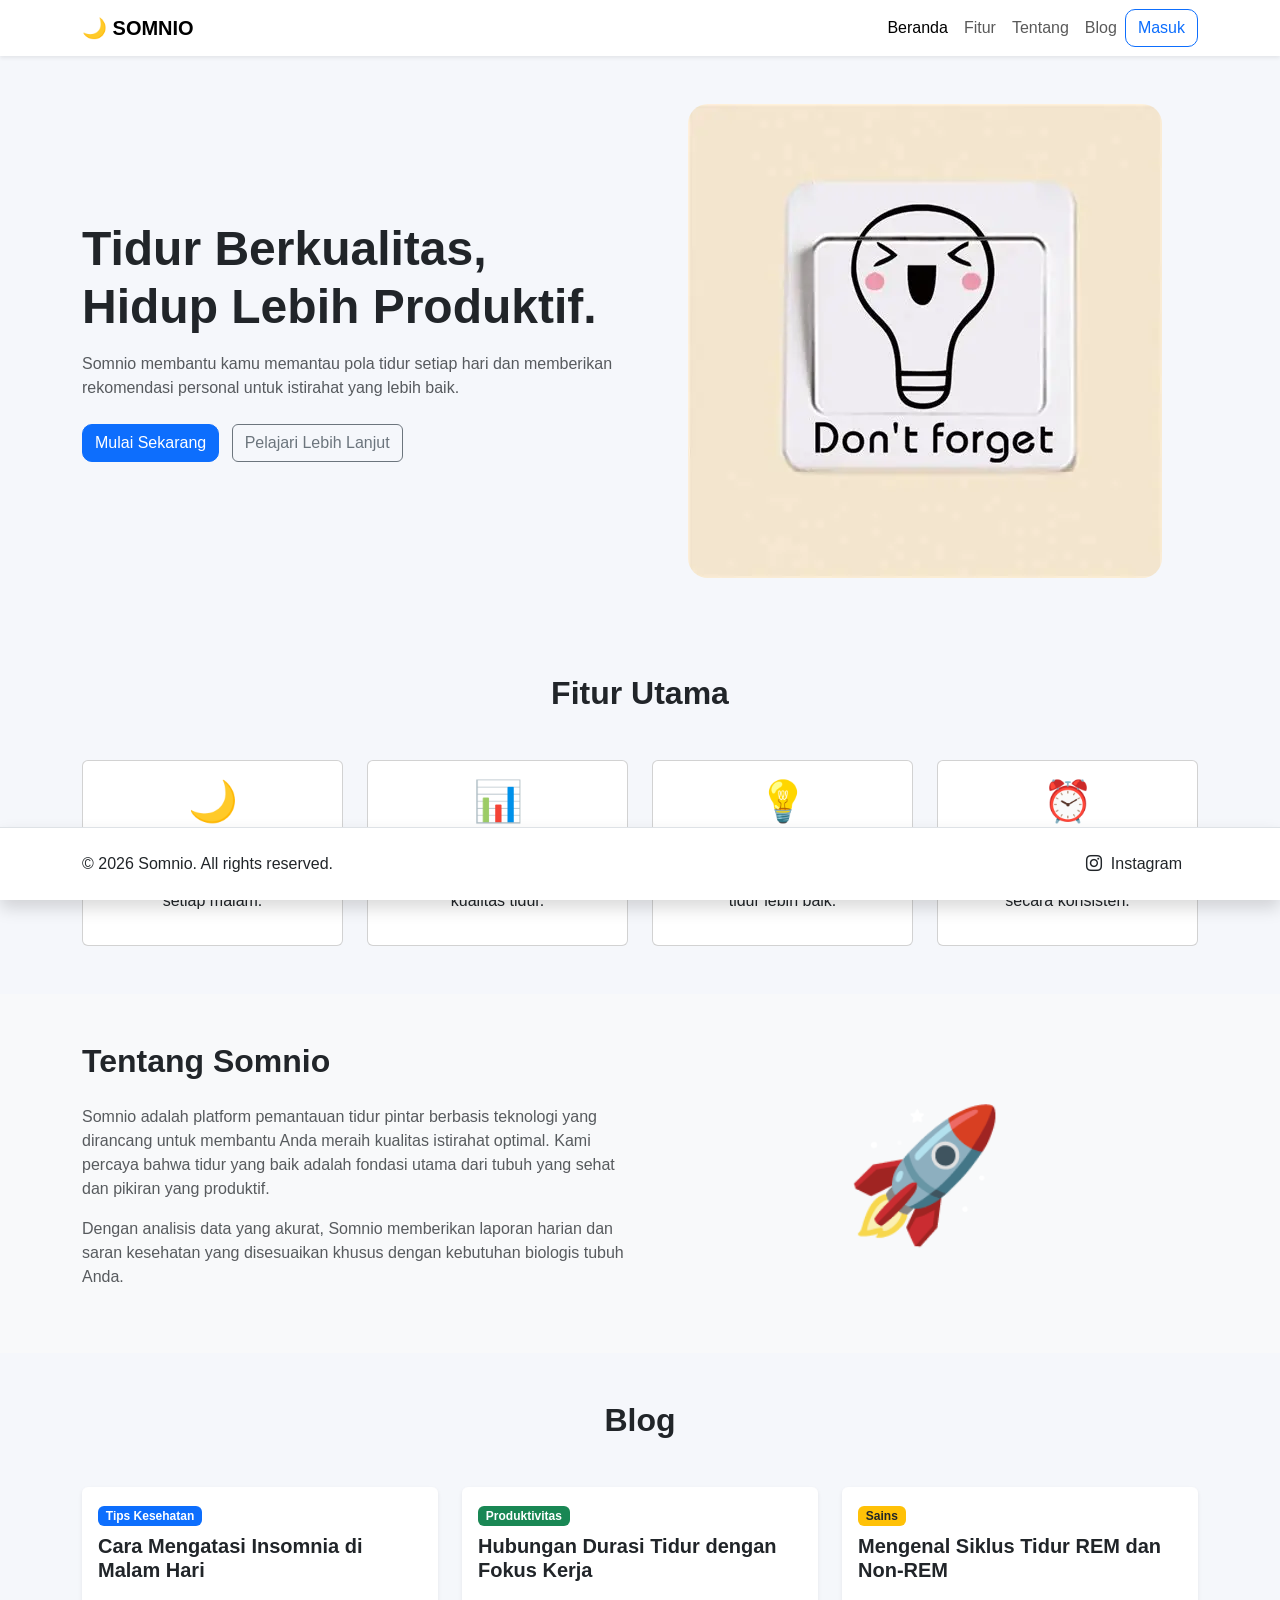
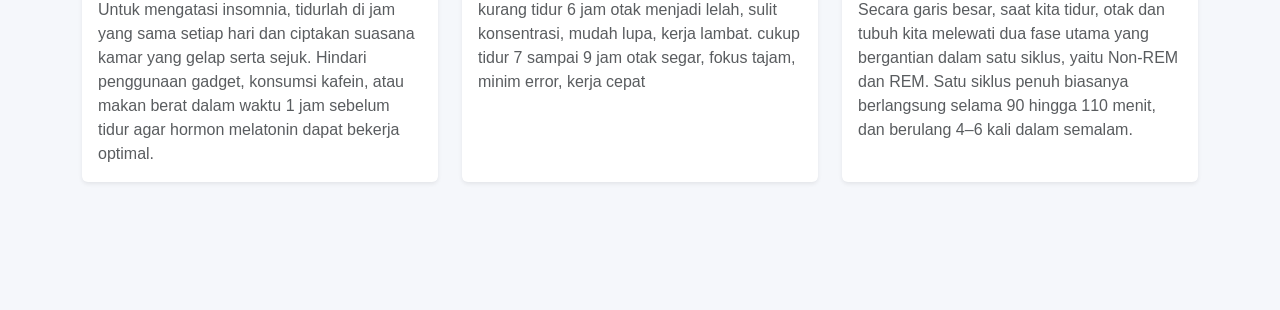
==== index.html @ 89a2af99 "first commit" ====
<!DOCTYPE html>
<html lang="id">

<head>
    <meta charset="UTF-8">
    <meta name="viewport" content="width=device-width, initial-scale=1.0">

    <title>Somnio - Smart Sleep Monitoring Platform</title>

    <link href="https://cdn.jsdelivr.net/npm/bootstrap@5.3.3/dist/css/bootstrap.min.css" rel="stylesheet">
    <link rel="stylesheet" href="https://cdn.jsdelivr.net/npm/bootstrap-icons@1.11.3/font/bootstrap-icons.min.css">
    <link rel="stylesheet" href="css/style.css">
    
    
    <style>
        html {
            scroll-behavior: smooth;
        }
        body {
            padding-bottom: 80px; 
        }
    </style>
</head>

<body>

    <nav class="navbar navbar-expand-lg navbar-light bg-white shadow-sm sticky-top">
        <div class="container">
            <a class="navbar-brand fw-bold" href="#">
                🌙 SOMNIO
            </a>

            <button class="navbar-toggler" type="button" data-bs-toggle="collapse" data-bs-target="#navbarSomnio">
                <span class="navbar-toggler-icon"></span>
            </button>

            <div class="collapse navbar-collapse" id="navbarSomnio">
                <ul class="navbar-nav ms-auto">
                    <li class="nav-item">
                        <a class="nav-link active" href="#">Beranda</a>
                    </li>
                    <li class="nav-item">
                        <a class="nav-link" href="#fitur">Fitur</a>
                    </li>
                    <li class="nav-item">
                        <a class="nav-link" href="#tentang">Tentang</a>
                    </li>
                    <li class="nav-item">
                        <a class="nav-link" href="#blog">Blog</a>
                    </li>
                </ul>

                <a href="login.html" class="btn btn-outline-primary">
                    Masuk
                </a>
            </div>
        </div>
    </nav>

    <section class="container py-5">
        <div class="row align-items-center">
            <div class="col-lg-6">
                <h1 class="fw-bold display-5">
                    Tidur Berkualitas,<br>Hidup Lebih Produktif.
                </h1>
                <p class="text-muted mt-3">
                    Somnio membantu kamu memantau pola tidur setiap hari dan memberikan rekomendasi personal untuk istirahat yang lebih baik.
                </p>
                <div class="mt-4">
                    <a href="login.html" class="btn btn-primary me-2">
                        Mulai Sekarang
                    </a>
                    <a href="#fitur" class="btn btn-outline-secondary">
                        Pelajari Lebih Lanjut
                    </a>
                </div>
            </div>

            <div class="col-lg-6 text-center">
                <img src="images/sleep-illustration.png" class="img-fluid hero-image" alt="Sleep Monitoring">
            </div>
        </div>
    </section>

    <section id="fitur" class="container py-5">
        <h2 class="text-center fw-bold mb-5">Fitur Utama</h2>
        <div class="row g-4">
            <div class="col-md-3">
                <div class="card h-100 feature-card">
                    <div class="card-body text-center">
                        <h1>🌙</h1>
                        <h5>Monitor Tidur</h5>
                        <p>Pantau durasi dan kualitas tidur setiap malam.</p>
                    </div>
                </div>
            </div>
            <div class="col-md-3">
                <div class="card h-100 feature-card">
                    <div class="card-body text-center">
                        <h1>📊</h1>
                        <h5>Analisis Statistik</h5>
                        <p>Lihat grafik perkembangan kualitas tidur.</p>
                    </div>
                </div>
            </div>
            <div class="col-md-3">
                <div class="card h-100 feature-card">
                    <div class="card-body text-center">
                        <h1>💡</h1>
                        <h5>Tips & Rekomendasi</h5>
                        <p>Dapatkan tips personal untuk tidur lebih baik.</p>
                    </div>
                </div>
            </div>
            <div class="col-md-3">
                <div class="card h-100 feature-card">
                    <div class="card-body text-center">
                        <h1>⏰</h1>
                        <h5>Pengingat Tidur</h5>
                        <p>Atur jadwal tidur dan bangun secara konsisten.</p>
                    </div>
                </div>
            </div>
        </div>
    </section>

    <section id="tentang" class="bg-light py-5">
        <div class="container">
            <div class="row align-items-center">
                <div class="col-md-6">
                    <h2 class="fw-bold mb-4">Tentang Somnio</h2>
                    <p class="text-muted">
                        Somnio adalah platform pemantauan tidur pintar berbasis teknologi yang dirancang untuk membantu Anda meraih kualitas istirahat optimal. Kami percaya bahwa tidur yang baik adalah fondasi utama dari tubuh yang sehat dan pikiran yang produktif.
                    </p>
                    <p class="text-muted">
                        Dengan analisis data yang akurat, Somnio memberikan laporan harian dan saran kesehatan yang disesuaikan khusus dengan kebutuhan biologis tubuh Anda.
                    </p>
                </div>
                <div class="col-md-6 text-center">
                    <span style="font-size: 8rem;">🚀</span>
                </div>
            </div>
        </div>
    </section>

    <section id="blog" class="container py-5">
        <h2 class="text-center fw-bold mb-5">Blog</h2>
        <div class="row g-4">
            <div class="col-md-4">
                <div class="card h-100 border-0 shadow-sm">
                    <div class="card-body">
                        <span class="badge bg-primary mb-2">Tips Kesehatan</span>
                        <h5 class="card-title fw-bold mb-3">Cara Mengatasi Insomnia di Malam Hari</h5>
                        <p class="card-text text-muted">Untuk mengatasi insomnia, tidurlah di jam yang sama setiap hari dan ciptakan suasana kamar yang gelap serta sejuk. Hindari penggunaan gadget, konsumsi kafein, atau makan berat dalam waktu 1 jam sebelum tidur agar hormon melatonin dapat bekerja optimal.</p>
                        
                    </div>
                </div>
            </div>
            <div class="col-md-4">
                <div class="card h-100 border-0 shadow-sm">
                    <div class="card-body">
                        <span class="badge bg-success mb-2">Produktivitas</span>
                        <h5 class="card-title fw-bold mb-3">Hubungan Durasi Tidur dengan Fokus Kerja</h5>
                        <p class="card-text text-muted">kurang tidur 6 jam otak menjadi lelah, sulit konsentrasi, mudah lupa, kerja lambat. cukup tidur 7 sampai 9 jam otak segar, fokus tajam, minim error, kerja cepat</p>
                 
                    </div>
                </div>
            </div>
            <div class="col-md-4">
                <div class="card h-100 border-0 shadow-sm">
                    <div class="card-body">
                        <span class="badge bg-warning text-dark mb-2">Sains</span>
                        <h5 class="card-title fw-bold mb-3">Mengenal Siklus Tidur REM dan Non-REM</h5>
                        <p class="card-text text-muted">Secara garis besar, saat kita tidur, otak dan tubuh kita melewati dua fase utama yang bergantian dalam satu siklus, yaitu Non-REM dan REM. Satu siklus penuh biasanya berlangsung selama 90 hingga 110 menit, dan berulang 4–6 kali dalam semalam.</p>
                    </div>
                </div>
            </div>
        </div>
    </section>

<footer class=
"bg-white border-top py-4 fixed-bottom shadow">
        <div class="container d-flex justify-content-between align-items-center">
            <div>
                © 2026 Somnio. All rights reserved.
            </div>
            <div>
                <a href="https://instagram.com/yyananteng" target="_blank" class="text-dark text-decoration-none me-3">
                    <i class="bi bi-instagram me-1"></i> Instagram
                </a>
            </div>
        </div>
    </footer>

    <script src="https://cdn.jsdelivr.net/npm/bootstrap@5.3.3/dist/js/bootstrap.bundle.min.js"></script>
    <script src="js/script.js"></script>
</body>

</html>
---- css/style.css ----
/* =========================
   SOMNIO GLOBAL STYLE
========================= */

body{
    background:#f5f7fb;
    font-family:'Segoe UI',sans-serif;
}

/* =========================
   SIDEBAR
========================= */

.sidebar{
    min-height:100vh;
    background:#ffffff;
    border-right:1px solid #e5e7eb;
}

.logo{
    font-size:24px;
    font-weight:bold;
    padding:20px;
    border-bottom:1px solid #eee;
}

.sidebar .nav-link{
    color:#444;
    padding:12px 18px;
    margin:5px 10px;
    border-radius:10px;
    transition:.3s;
}

.sidebar .nav-link:hover{
    background:#eef4ff;
}

.sidebar .active{
    background:#0d6efd;
    color:white !important;
}

/* =========================
   CARD
========================= */

.card-box,
.stat-card,
.panel{

    background:white;
    border:none;

    border-radius:15px;

    box-shadow:
    0 3px 15px
    rgba(0,0,0,.08);

}

/* =========================
   TOPBAR
========================= */

.topbar{

    background:white;

    border-bottom:
    1px solid #ddd;

    padding:15px 25px;

}

/* =========================
   BUTTON
========================= */

.btn-primary{

    border-radius:10px;

}

.btn-outline-primary{

    border-radius:10px;

}

/* =========================
   FORM
========================= */

.form-control,
.form-select{

    border-radius:10px;

}

/* =========================
   TABLE
========================= */

.table{

    vertical-align:middle;

}

/* =========================
   DASHBOARD
========================= */

.badge-box{

    padding:8px 14px;

    border-radius:20px;

}

/* =========================
   LOGIN
========================= */

.login-card{

    width:450px;

    background:white;

    border-radius:20px;

    padding:35px;

    box-shadow:
    0 10px 25px
    rgba(0,0,0,.08);

}

/* =========================
   HERO
========================= */

.hero-image{

    border-radius:20px;

}

.feature-card{

    transition:.3s;

}

.feature-card:hover{

    transform:
    translateY(-5px);

}

/* =========================
   RESPONSIVE
========================= */

@media(max-width:768px){

.sidebar{

    min-height:auto;

}

.logo{

    text-align:center;

}

}
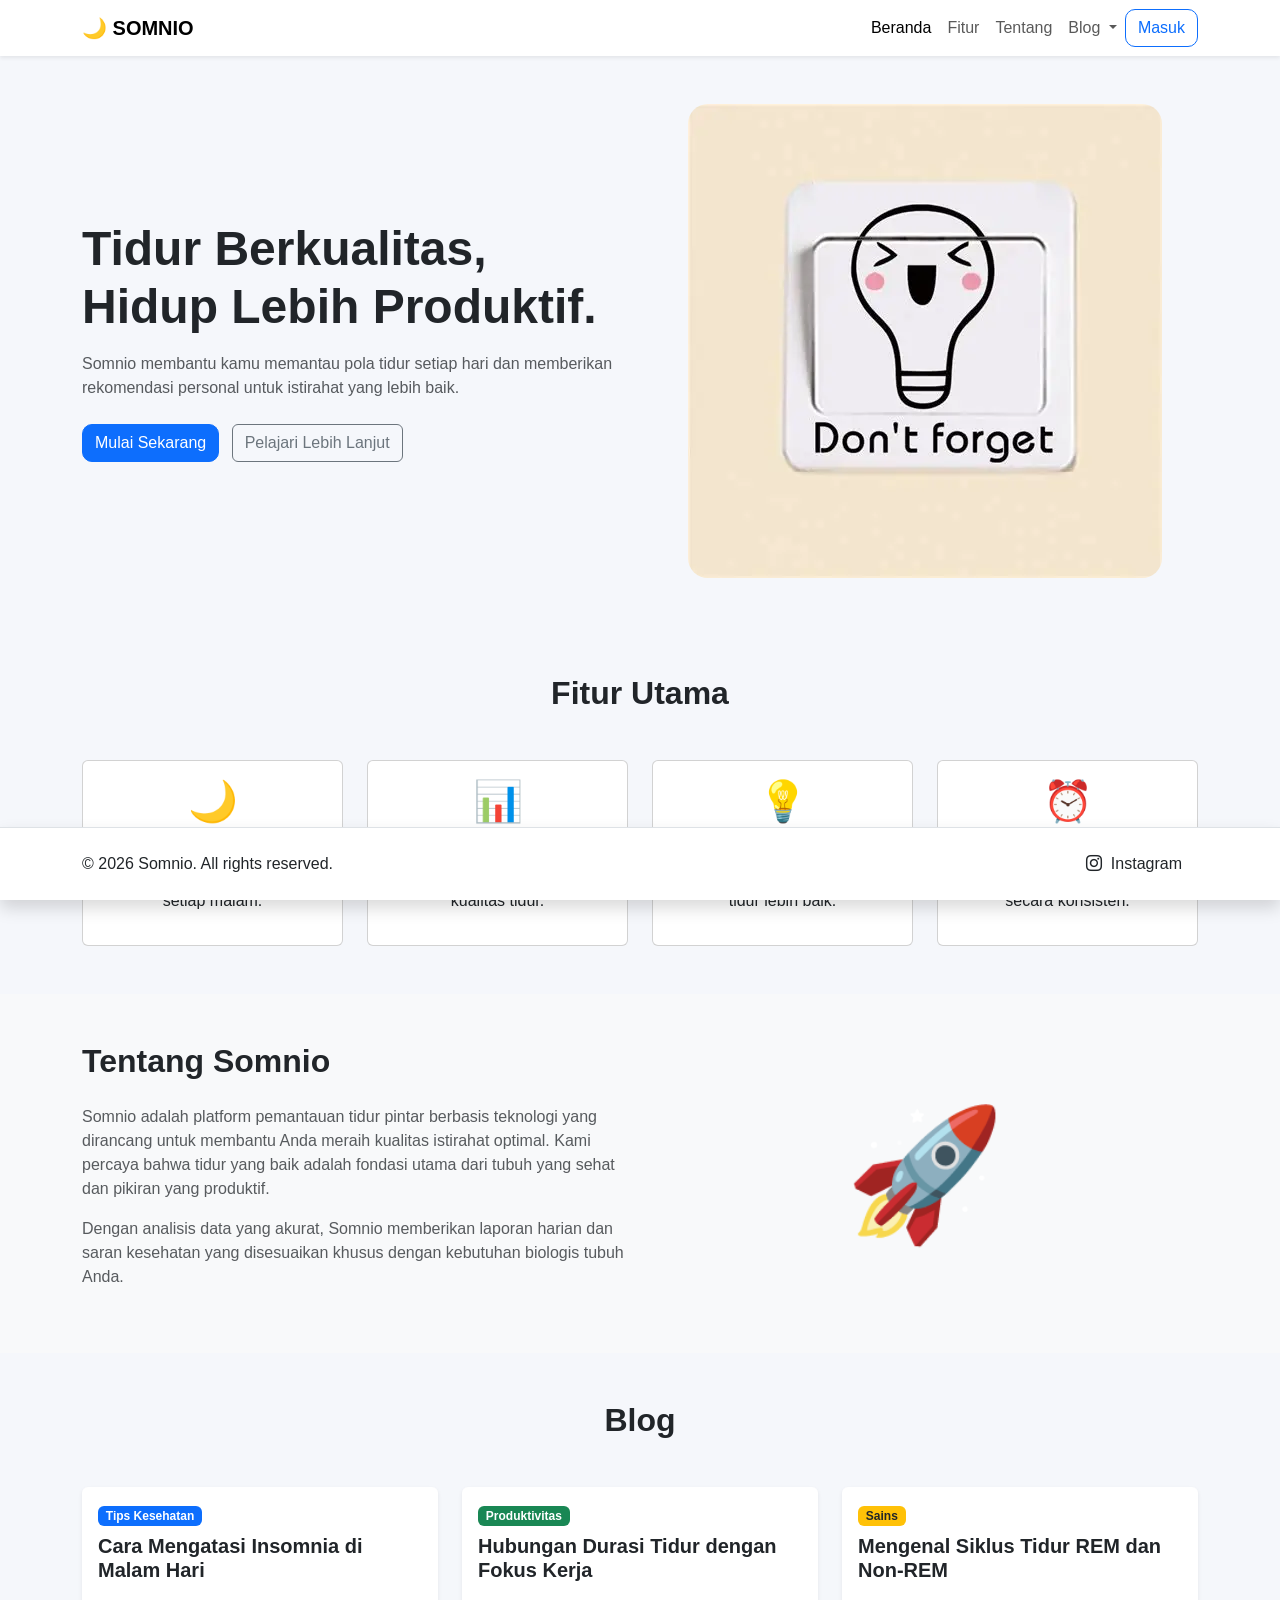
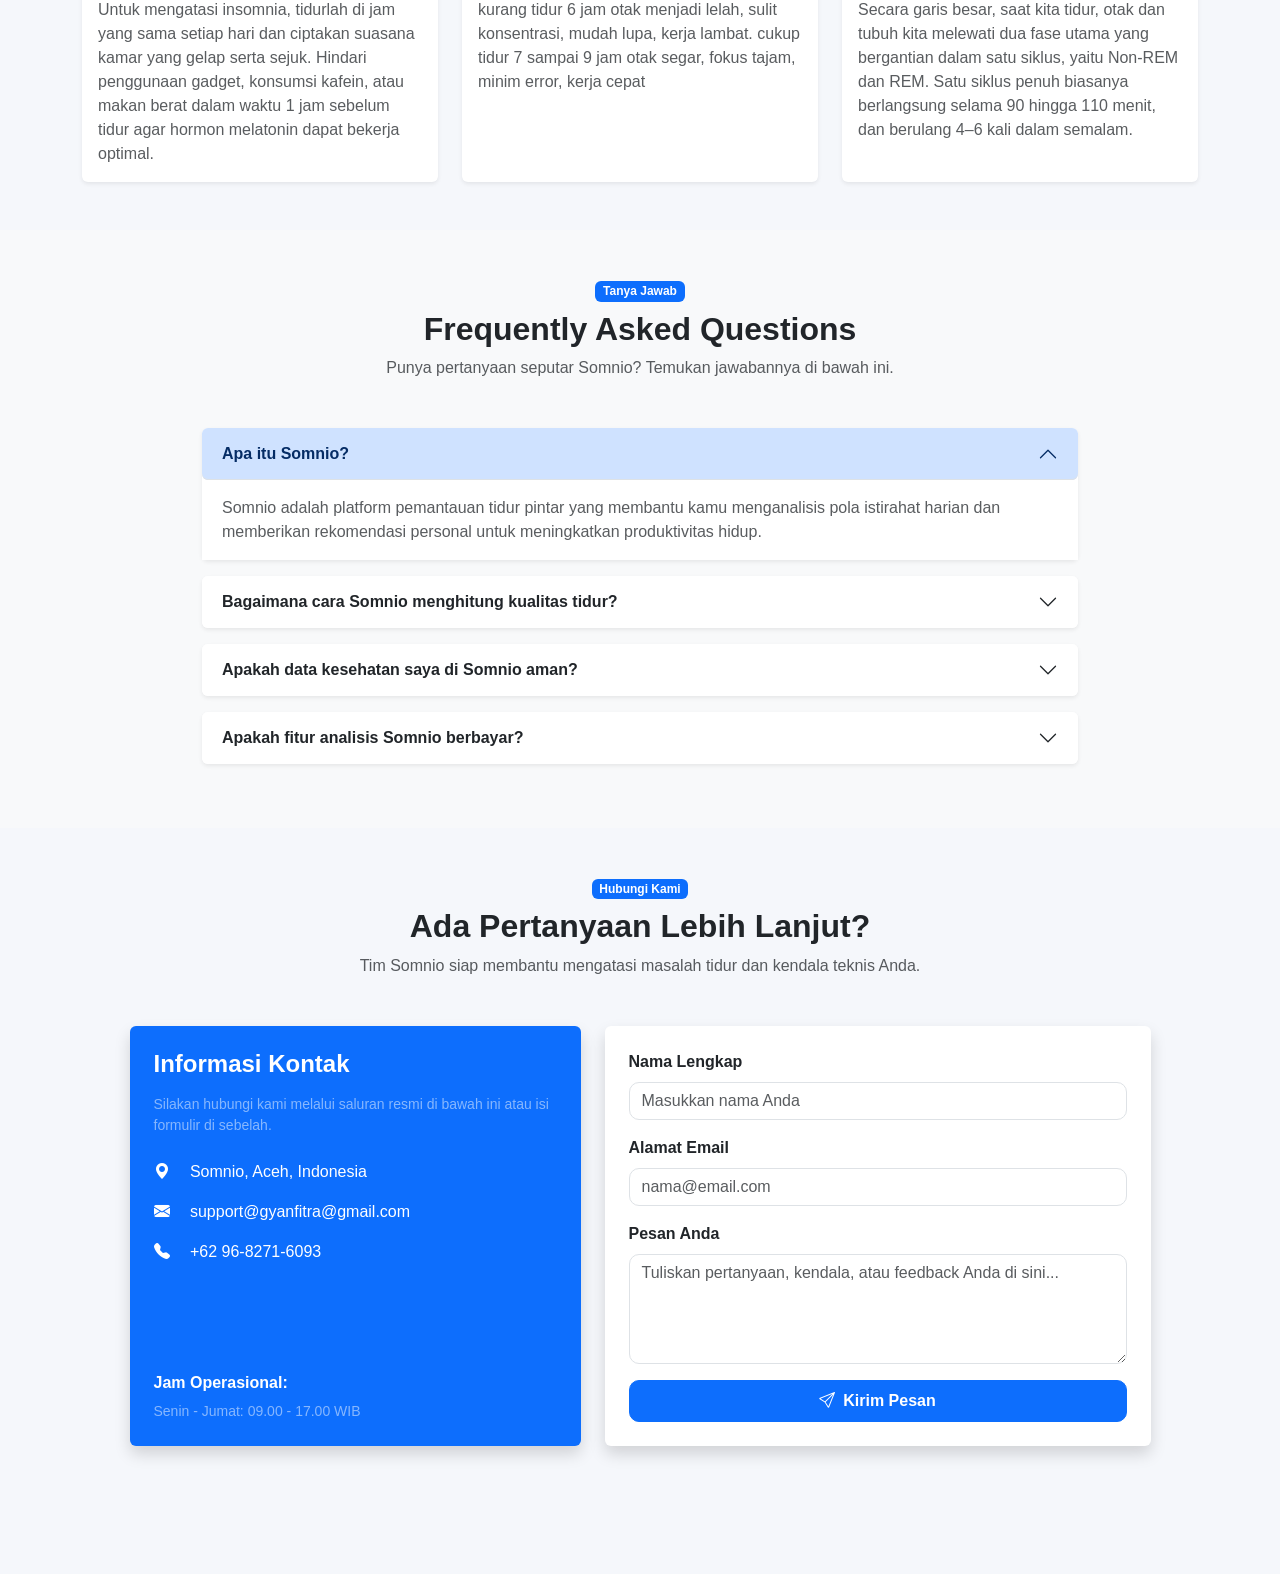
==== commit 1e4a910f: "update kode dropdown" ====
--- a/index.html
+++ b/index.html
@@ -11,10 +11,11 @@
     <link rel="stylesheet" href="https://cdn.jsdelivr.net/npm/bootstrap-icons@1.11.3/font/bootstrap-icons.min.css">
     <link rel="stylesheet" href="css/style.css">
     
-    
     <style>
         html {
             scroll-behavior: smooth;
+            /* Mengatur jarak stop scroll agar tidak tertutup sticky navbar */
+            scroll-padding-top: 80px; 
         }
         body {
             padding-bottom: 80px; 
@@ -45,8 +46,17 @@
                     <li class="nav-item">
                         <a class="nav-link" href="#tentang">Tentang</a>
                     </li>
-                    <li class="nav-item">
-                        <a class="nav-link" href="#blog">Blog</a>
+                    <!-- Menu Blog berupa Dropdown yang mengarah ke bagian bawah Beranda -->
+                    <li class="nav-item dropdown">
+                        <a class="nav-link dropdown-toggle" href="#" id="navbarDropdownBlog" role="button" data-bs-toggle="dropdown" aria-expanded="false">
+                            Blog
+                        </a>
+                        <ul class="dropdown-menu dropdown-menu-end" aria-labelledby="navbarDropdownBlog">
+                            <li><a class="dropdown-item" href="#blog"><i class="bi bi-journal-text me-2"></i>Blog</a></li>
+                            <li><a class="dropdown-item" href="#faq"><i class="bi bi-question-circle me-2"></i>FAQ</a></li>
+                            <li><hr class="dropdown-divider"></li>
+                            <li><a class="dropdown-item" href="#kontak"><i class="bi bi-envelope me-2"></i>Kontak</a></li>
+                        </ul>
                     </li>
                 </ul>
 
@@ -152,7 +162,6 @@
                         <span class="badge bg-primary mb-2">Tips Kesehatan</span>
                         <h5 class="card-title fw-bold mb-3">Cara Mengatasi Insomnia di Malam Hari</h5>
                         <p class="card-text text-muted">Untuk mengatasi insomnia, tidurlah di jam yang sama setiap hari dan ciptakan suasana kamar yang gelap serta sejuk. Hindari penggunaan gadget, konsumsi kafein, atau makan berat dalam waktu 1 jam sebelum tidur agar hormon melatonin dapat bekerja optimal.</p>
-                        
                     </div>
                 </div>
             </div>
@@ -162,7 +171,6 @@
                         <span class="badge bg-success mb-2">Produktivitas</span>
                         <h5 class="card-title fw-bold mb-3">Hubungan Durasi Tidur dengan Fokus Kerja</h5>
                         <p class="card-text text-muted">kurang tidur 6 jam otak menjadi lelah, sulit konsentrasi, mudah lupa, kerja lambat. cukup tidur 7 sampai 9 jam otak segar, fokus tajam, minim error, kerja cepat</p>
-                 
                     </div>
                 </div>
             </div>
@@ -178,8 +186,131 @@
         </div>
     </section>
 
-<footer class=
-"bg-white border-top py-4 fixed-bottom shadow">
+    <!-- SECTION FAQ (Diposisikan di bawah Blog) -->
+    <section id="faq" class="bg-light py-5">
+        <div class="container" style="max-width: 900px;">
+            <div class="text-center mb-5">
+                <span class="badge bg-primary mb-2">Tanya Jawab</span>
+                <h2 class="fw-bold">Frequently Asked Questions</h2>
+                <p class="text-muted">Punya pertanyaan seputar Somnio? Temukan jawabannya di bawah ini.</p>
+            </div>
+            
+            <div class="accordion" id="accordionFAQ">
+                <!-- Pertanyaan 1 -->
+                <div class="accordion-item border-0 shadow-sm mb-3 rounded">
+                    <h2 class="accordion-header" id="headingOne">
+                        <button class="accordion-button fw-bold rounded" type="button" data-bs-toggle="collapse" data-bs-target="#collapseOne" aria-expanded="true" aria-controls="collapseOne">
+                            Apa itu Somnio?
+                        </button>
+                    </h2>
+                    <div id="collapseOne" class="accordion-collapse collapse show" aria-labelledby="headingOne" data-bs-parent="#accordionFAQ">
+                        <div class="accordion-body text-muted bg-white">
+                            Somnio adalah platform pemantauan tidur pintar yang membantu kamu menganalisis pola istirahat harian dan memberikan rekomendasi personal untuk meningkatkan produktivitas hidup.
+                        </div>
+                    </div>
+                </div>
+
+                <!-- Pertanyaan 2 -->
+                <div class="accordion-item border-0 shadow-sm mb-3 rounded">
+                    <h2 class="accordion-header" id="headingTwo">
+                        <button class="accordion-button collapsed fw-bold rounded" type="button" data-bs-toggle="collapse" data-bs-target="#collapseTwo" aria-expanded="false" aria-controls="collapseTwo">
+                            Bagaimana cara Somnio menghitung kualitas tidur?
+                        </button>
+                    </h2>
+                    <div id="collapseTwo" class="accordion-collapse collapse" aria-labelledby="headingTwo" data-bs-parent="#accordionFAQ">
+                        <div class="accordion-body text-muted bg-white">
+                            Melalui analisis durasi tidur, konsistensi jadwal bangun/tidur, serta tingkat gangguan malam hari yang dicatat secara manual atau via perangkat pintar.
+                        </div>
+                    </div>
+                </div>
+
+                <!-- Pertanyaan 3 -->
+                <div class="accordion-item border-0 shadow-sm mb-3 rounded">
+                    <h2 class="accordion-header" id="headingThree">
+                        <button class="accordion-button collapsed fw-bold rounded" type="button" data-bs-toggle="collapse" data-bs-target="#collapseThree" aria-expanded="false" aria-controls="collapseThree">
+                            Apakah data kesehatan saya di Somnio aman?
+                        </button>
+                    </h2>
+                    <div id="collapseThree" class="accordion-collapse collapse" aria-labelledby="headingThree" data-bs-parent="#accordionFAQ">
+                        <div class="accordion-body text-muted bg-white">
+                            Sangat aman. Seluruh data privasi dan catatan tidur kamu dilindungi dengan enkripsi ketat dan tidak akan dibagikan ke pihak ketiga tanpa izin.
+                        </div>
+                    </div>
+                </div>
+
+                <!-- Pertanyaan 4 -->
+                <div class="accordion-item border-0 shadow-sm mb-3 rounded">
+                    <h2 class="accordion-header" id="headingFour">
+                        <button class="accordion-button collapsed fw-bold rounded" type="button" data-bs-toggle="collapse" data-bs-target="#collapseFour" aria-expanded="false" aria-controls="collapseFour">
+                           Apakah fitur analisis Somnio berbayar?
+                        </button>
+                    </h2>
+                    <div id="collapseFour" class="accordion-collapse collapse" aria-labelledby="headingFour" data-bs-parent="#accordionFAQ">
+                        <div class="accordion-body text-muted bg-white">
+                            Fitur dasar seperti grafik statistik harian bisa diakses gratis.
+                        </div>
+                    </div>
+                </div>
+            </div>
+        </div>
+    </section>
+
+    <!-- SECTION KONTAK (Diposisikan di bawah FAQ) -->
+    <section id="kontak" class="container py-5">
+        <div class="text-center mb-5">
+            <span class="badge bg-primary mb-2">Hubungi Kami</span>
+            <h2 class="fw-bold">Ada Pertanyaan Lebih Lanjut?</h2>
+            <p class="text-muted">Tim Somnio siap membantu mengatasi masalah tidur dan kendala teknis Anda.</p>
+        </div>
+
+        <div class="row g-4 justify-content-center">
+            <!-- Info Kontak Tambahan -->
+            <div class="col-lg-5 col-md-6">
+                <div class="bg-primary text-white p-4 rounded shadow h-100 d-flex flex-column justify-content-between">
+                    <div>
+                        <h4 class="fw-bold mb-3">Informasi Kontak</h4>
+                        <p class="small text-white-50">Silakan hubungi kami melalui saluran resmi di bawah ini atau isi formulir di sebelah.</p>
+                        
+                        <div class="mt-4">
+                            <p class="mb-3"><i class="bi bi-geo-alt-fill me-3"></i> Somnio, Aceh, Indonesia</p>
+                            <p class="mb-3"><i class="bi bi-envelope-fill me-3"></i> support@gyanfitra@gmail.com</p>
+                            <p class="mb-3"><i class="bi bi-telephone-fill me-3"></i> +62 96-8271-6093</p>
+                        </div>
+                    </div>
+
+                    <div class="mt-4">
+                        <h6 class="fw-bold mb-2">Jam Operasional:</h6>
+                        <p class="small mb-0 text-white-50">Senin - Jumat: 09.00 - 17.00 WIB</p>
+                    </div>
+                </div>
+            </div>
+
+            <!-- Formulir Kontak -->
+            <div class="col-lg-6 col-md-6">
+                <div class="card border-0 shadow p-4 h-100">
+                    <form>
+                        <div class="mb-3">
+                            <label for="nama" class="form-label fw-semibold">Nama Lengkap</label>
+                            <input type="text" class="form-control" id="nama" placeholder="Masukkan nama Anda" required>
+                        </div>
+                        <div class="mb-3">
+                            <label for="email" class="form-label fw-semibold">Alamat Email</label>
+                            <input type="email" class="form-control" id="email" placeholder="nama@email.com" required>
+                        </div>
+                        <div class="mb-3">
+                            <label for="pesan" class="form-label fw-semibold">Pesan Anda</label>
+                            <textarea class="form-control" id="pesan" rows="4" placeholder="Tuliskan pertanyaan, kendala, atau feedback Anda di sini..." required></textarea>
+                        </div>
+                        <button type="submit" class="btn btn-primary w-100 py-2 fw-bold">
+                            <i class="bi bi-send me-2"></i>Kirim Pesan
+                        </button>
+                    </form>
+                </div>
+            </div>
+        </div>
+    </section>
+
+    <footer class="bg-white border-top py-4 fixed-bottom shadow">
         <div class="container d-flex justify-content-between align-items-center">
             <div>
                 © 2026 Somnio. All rights reserved.
